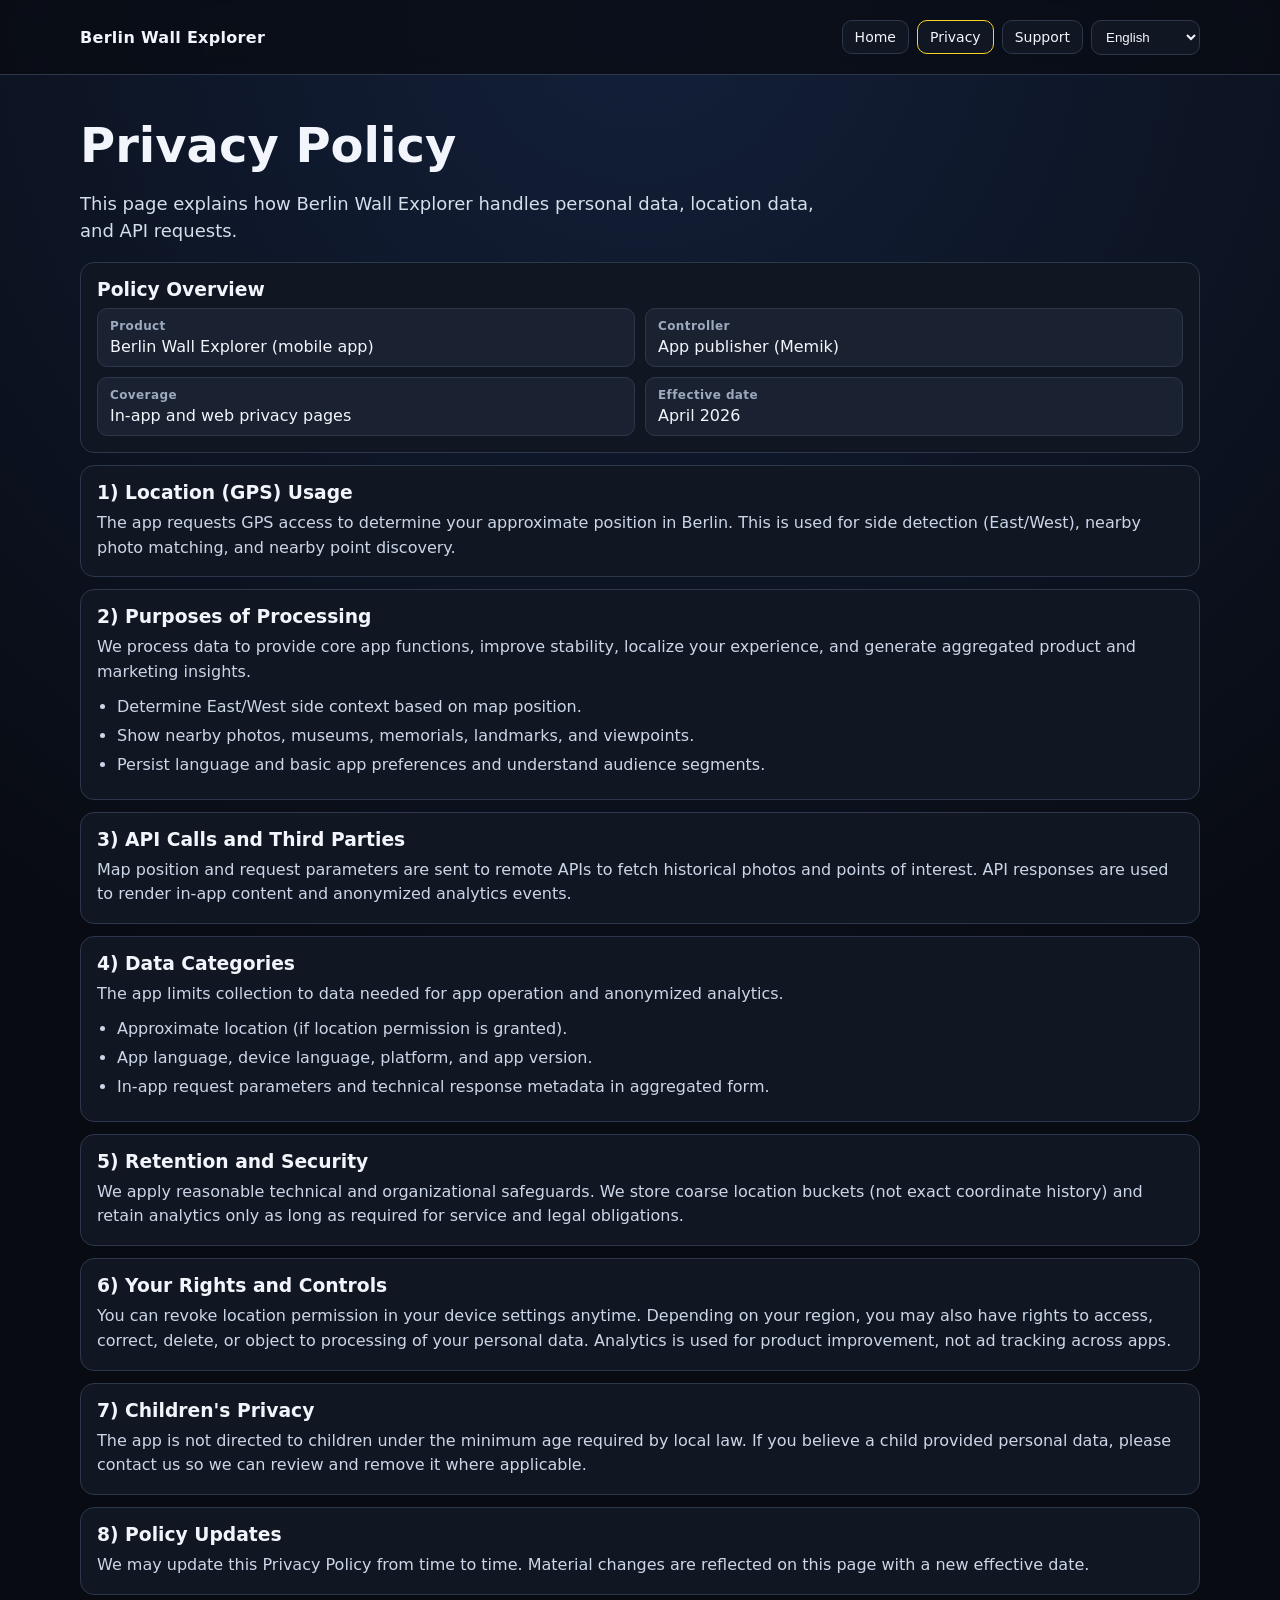
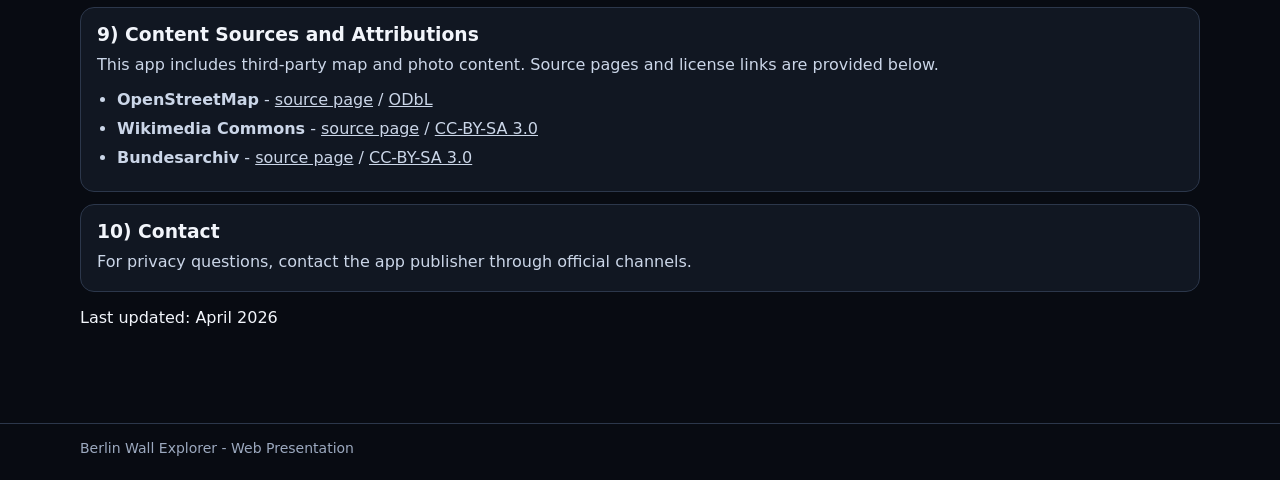
==== privacy/index.html @ b9a0c7d3 "Publish the marketing site as a standalone static site Moves the Berlin Wall Explorer website out of" ====
<!doctype html>
<html lang="en">
  <head>
    <meta charset="UTF-8" />
    <meta name="viewport" content="width=device-width, initial-scale=1.0" />
    <title>Privacy Policy | Berlin Wall Explorer</title>
    <meta
      name="description"
      content="Privacy policy for Berlin Wall Explorer and details about GPS and API usage."
    />
    <link rel="stylesheet" href="../assets/styles.css" />
  </head>
  <body>
    <header class="site-header">
      <div class="container header-inner">
        <a class="brand" data-link="home" href="../">Berlin Wall Explorer</a>
        <nav class="nav">
          <a class="nav-link" data-link="home" href="../" data-i18n="home">Home</a>
          <a class="nav-link active" data-link="privacy" href="./" data-i18n="privacy">Privacy</a>
          <a class="nav-link" data-link="support" href="../support/" data-i18n="support">Support</a>
          <select id="lang-select" class="lang-select" aria-label="Language selector"></select>
        </nav>
      </div>
    </header>

    <main class="privacy-wrap">
      <div class="container">
        <h1 data-i18n="privacyTitle">Privacy Policy</h1>
        <p class="lead" data-i18n="privacyLead">
          This page explains how Berlin Wall Explorer handles personal data, location data, and API requests.
        </p>

        <section class="privacy-block">
          <h3 data-i18n="pmTitle">Policy Overview</h3>
          <div class="privacy-meta-grid">
            <div><strong data-i18n="pm1">Product</strong><span data-i18n="pm1v">Berlin Wall Explorer (mobile app)</span></div>
            <div><strong data-i18n="pm2">Controller</strong><span data-i18n="pm2v">App publisher (Memik)</span></div>
            <div><strong data-i18n="pm3">Coverage</strong><span data-i18n="pm3v">In-app and web privacy pages</span></div>
            <div><strong data-i18n="pm4">Effective date</strong><span data-i18n="pm4v">April 2026</span></div>
          </div>
        </section>

        <section class="privacy-block">
          <h3 data-i18n="pp1Title">1) Location (GPS) Usage</h3>
          <p data-i18n="pp1Body">
            The app requests GPS access to determine your approximate position in Berlin. This is used for side detection
            (East/West), nearby photo matching, and nearby point discovery.
          </p>
        </section>

        <section class="privacy-block">
          <h3 data-i18n="pp2Title">2) Purposes of Processing</h3>
          <p data-i18n="pp2Body">
            We process data to provide core app functions, improve stability, and localize your experience.
          </p>
          <ul>
            <li data-i18n="pp2List1">Determine East/West side context based on map position.</li>
            <li data-i18n="pp2List2">Show nearby photos, museums, memorials, landmarks, and viewpoints.</li>
            <li data-i18n="pp2List3">Persist language and basic app preferences.</li>
          </ul>
        </section>

        <section class="privacy-block">
          <h3 data-i18n="pp3Title">3) API Calls and Third Parties</h3>
          <p data-i18n="pp3Body">
            Map position and request parameters are sent to remote APIs to fetch historical photos and points of interest.
            API responses are used to render in-app content.
          </p>
        </section>

        <section class="privacy-block">
          <h3 data-i18n="pp4Title">4) Data Categories</h3>
          <p data-i18n="pp4Body">
            The app limits collection to data needed for app operation.
          </p>
          <ul>
            <li data-i18n="pp4List1">Approximate location (if location permission is granted).</li>
            <li data-i18n="pp4List2">Language preference and basic app configuration.</li>
            <li data-i18n="pp4List3">In-app request parameters and technical response metadata.</li>
          </ul>
        </section>

        <section class="privacy-block">
          <h3 data-i18n="pp5Title">5) Retention and Security</h3>
          <p data-i18n="pp5Body">
            We apply reasonable technical and organizational safeguards. Data is retained only as long as required for the
            relevant service purpose and legal obligations.
          </p>
        </section>

        <section class="privacy-block">
          <h3 data-i18n="pp6Title">6) Your Rights and Controls</h3>
          <p data-i18n="pp6Body">
            You can revoke location permission in your device settings anytime. Depending on your region, you may also have
            rights to access, correct, delete, or object to processing of your personal data.
          </p>
        </section>

        <section class="privacy-block">
          <h3 data-i18n="pp7Title">7) Children's Privacy</h3>
          <p data-i18n="pp7Body">
            The app is not directed to children under the minimum age required by local law. If you believe a child provided
            personal data, please contact us so we can review and remove it where applicable.
          </p>
        </section>

        <section class="privacy-block">
          <h3 data-i18n="pp8Title">8) Policy Updates</h3>
          <p data-i18n="pp8Body">
            We may update this Privacy Policy from time to time. Material changes are reflected on this page with a new
            effective date.
          </p>
        </section>

        <section class="privacy-block">
          <h3 data-i18n="sourcesTitle">Content Sources and Attributions</h3>
          <p data-i18n="sourcesBody">
            This app includes third-party map and photo content. Source pages and license links are provided below.
          </p>
          <ul>
            <li>
              <strong>OpenStreetMap</strong> -
              <a href="https://www.openstreetmap.org/copyright" target="_blank" rel="noopener noreferrer" data-i18n="sourcePageLabel">source page</a>
              /
              <a href="https://opendatacommons.org/licenses/odbl/" target="_blank" rel="noopener noreferrer">ODbL</a>
            </li>
            <li>
              <strong>Wikimedia Commons</strong> -
              <a href="https://commons.wikimedia.org/" target="_blank" rel="noopener noreferrer" data-i18n="sourcePageLabel">source page</a>
              /
              <a href="https://creativecommons.org/licenses/by-sa/3.0/" target="_blank" rel="noopener noreferrer">CC-BY-SA 3.0</a>
            </li>
            <li>
              <strong>Bundesarchiv</strong> -
              <a href="https://www.bundesarchiv.de/" target="_blank" rel="noopener noreferrer" data-i18n="sourcePageLabel">source page</a>
              /
              <a href="https://creativecommons.org/licenses/by-sa/3.0/" target="_blank" rel="noopener noreferrer">CC-BY-SA 3.0</a>
            </li>
          </ul>
        </section>

        <section class="privacy-block">
          <h3 data-i18n="pp9Title">10) Contact</h3>
          <p data-i18n="pp9Body">For privacy questions, contact the app publisher through official channels.</p>
        </section>

        <p data-i18n="updated">Last updated: April 2026</p>
      </div>
    </main>

    <footer class="footer">
      <div class="container" data-i18n="footerText">Berlin Wall Explorer - Web Presentation</div>
    </footer>

    <script src="../assets/site.js"></script>
  </body>
</html>
---- assets/styles.css ----
:root {
  --bg: #080b12;
  --surface: #111722;
  --surface-2: #1a2231;
  --text: #f2f5fb;
  --muted: #9ca9bf;
  --east: #dd0000;
  --west: #003399;
  --accent: #f7d22a;
  --border: #2c374b;
}

* {
  box-sizing: border-box;
}

html,
body {
  margin: 0;
  padding: 0;
  font-family: Inter, system-ui, -apple-system, Segoe UI, Roboto, Arial, sans-serif;
  background: radial-gradient(circle at top, #13203a, var(--bg) 50%);
  color: var(--text);
}

a {
  color: inherit;
}

.container {
  width: min(1120px, 92vw);
  margin: 0 auto;
}

.site-header {
  position: sticky;
  top: 0;
  backdrop-filter: blur(10px);
  background: rgba(8, 11, 18, 0.75);
  border-bottom: 1px solid var(--border);
  z-index: 20;
}

.header-inner {
  min-height: 74px;
  display: flex;
  align-items: center;
  justify-content: space-between;
  gap: 16px;
}

.brand {
  font-weight: 800;
  letter-spacing: 0.3px;
  text-decoration: none;
}

.nav {
  display: flex;
  align-items: center;
  gap: 8px;
  flex-wrap: wrap;
}

.nav-link,
.lang-btn {
  text-decoration: none;
  color: var(--text);
  border: 1px solid var(--border);
  background: var(--surface);
  padding: 8px 12px;
  border-radius: 10px;
  cursor: pointer;
  font-size: 14px;
}

.nav-link.active {
  border-color: var(--accent);
}

.lang-select {
  border: 1px solid var(--border);
  background: var(--surface);
  color: var(--text);
  border-radius: 10px;
  padding: 8px 10px;
}

.hero {
  padding: 64px 0 24px;
}

.hero-card {
  border: 1px solid var(--border);
  border-radius: 18px;
  overflow: hidden;
  background: linear-gradient(125deg, rgba(221, 0, 0, 0.16), rgba(0, 51, 153, 0.14));
}

.hero-content {
  padding: 28px;
}

.eyebrow {
  display: inline-flex;
  gap: 8px;
  align-items: center;
  font-size: 13px;
  color: var(--muted);
}

.eyebrow-dot {
  width: 8px;
  height: 8px;
  background: var(--accent);
  border-radius: 999px;
}

h1 {
  font-size: clamp(30px, 5vw, 48px);
  line-height: 1.1;
  margin: 14px 0;
}

.lead {
  color: #d5deeb;
  max-width: 760px;
  font-size: 18px;
  line-height: 1.5;
}

.cta-row {
  margin-top: 20px;
  display: flex;
  gap: 10px;
  flex-wrap: wrap;
}

.btn {
  border: 0;
  border-radius: 10px;
  padding: 11px 15px;
  text-decoration: none;
  font-weight: 600;
  display: inline-flex;
  align-items: center;
}

.btn.primary {
  background: linear-gradient(90deg, var(--east), var(--west));
  color: #fff;
}

.btn.secondary {
  border: 1px solid var(--border);
  background: var(--surface);
  color: var(--text);
}

.section {
  padding: 26px 0;
}

.section h2 {
  font-size: clamp(22px, 4vw, 32px);
  margin-bottom: 10px;
}

.section p {
  color: var(--muted);
}

.feature-grid {
  display: grid;
  grid-template-columns: repeat(4, minmax(0, 1fr));
  gap: 12px;
  margin-top: 16px;
}

.feature {
  border: 1px solid var(--border);
  background: linear-gradient(180deg, #121a2a, #0e1522);
  border-radius: 14px;
  padding: 14px;
}

.feature .icon {
  font-size: 20px;
}

.feature h3 {
  margin: 10px 0 8px;
  font-size: 18px;
}

.gallery {
  display: grid;
  grid-template-columns: repeat(3, minmax(0, 1fr));
  gap: 12px;
  margin-top: 18px;
}

.gallery-item {
  border-radius: 14px;
  overflow: hidden;
  border: 1px solid var(--border);
  background: #0f1626;
}

.gallery-item img {
  display: block;
  width: 100%;
  height: auto;
}

.privacy-wrap {
  padding: 30px 0 50px;
}

.privacy-block {
  border: 1px solid var(--border);
  background: var(--surface);
  border-radius: 14px;
  padding: 16px;
  margin-bottom: 12px;
}

.privacy-block h3 {
  margin: 0 0 8px;
}

.privacy-block p {
  margin: 0;
  color: #cbd6e8;
  line-height: 1.55;
}

.privacy-block ul {
  margin: 10px 0 0 20px;
  padding: 0;
  color: #cbd6e8;
}

.privacy-block li {
  margin: 0 0 6px;
  line-height: 1.45;
}

.privacy-meta-grid {
  display: grid;
  grid-template-columns: repeat(2, minmax(0, 1fr));
  gap: 10px;
}

.privacy-meta-grid div {
  border: 1px solid var(--border);
  border-radius: 10px;
  background: var(--surface-2);
  padding: 10px 12px;
}

.privacy-meta-grid strong {
  display: block;
  font-size: 12px;
  color: var(--muted);
  margin-bottom: 4px;
  letter-spacing: 0.4px;
}

.footer {
  border-top: 1px solid var(--border);
  margin-top: 30px;
  padding: 16px 0 24px;
  color: var(--muted);
  font-size: 14px;
}

@media (max-width: 980px) {
  .feature-grid {
    grid-template-columns: repeat(2, minmax(0, 1fr));
  }

  .gallery {
    grid-template-columns: repeat(2, minmax(0, 1fr));
  }

  .privacy-meta-grid {
    grid-template-columns: 1fr;
  }
}

@media (max-width: 640px) {
  .header-inner {
    align-items: flex-start;
    padding: 12px 0;
  }

  .feature-grid,
  .gallery {
    grid-template-columns: 1fr;
  }

  .lead {
    font-size: 16px;
  }
}
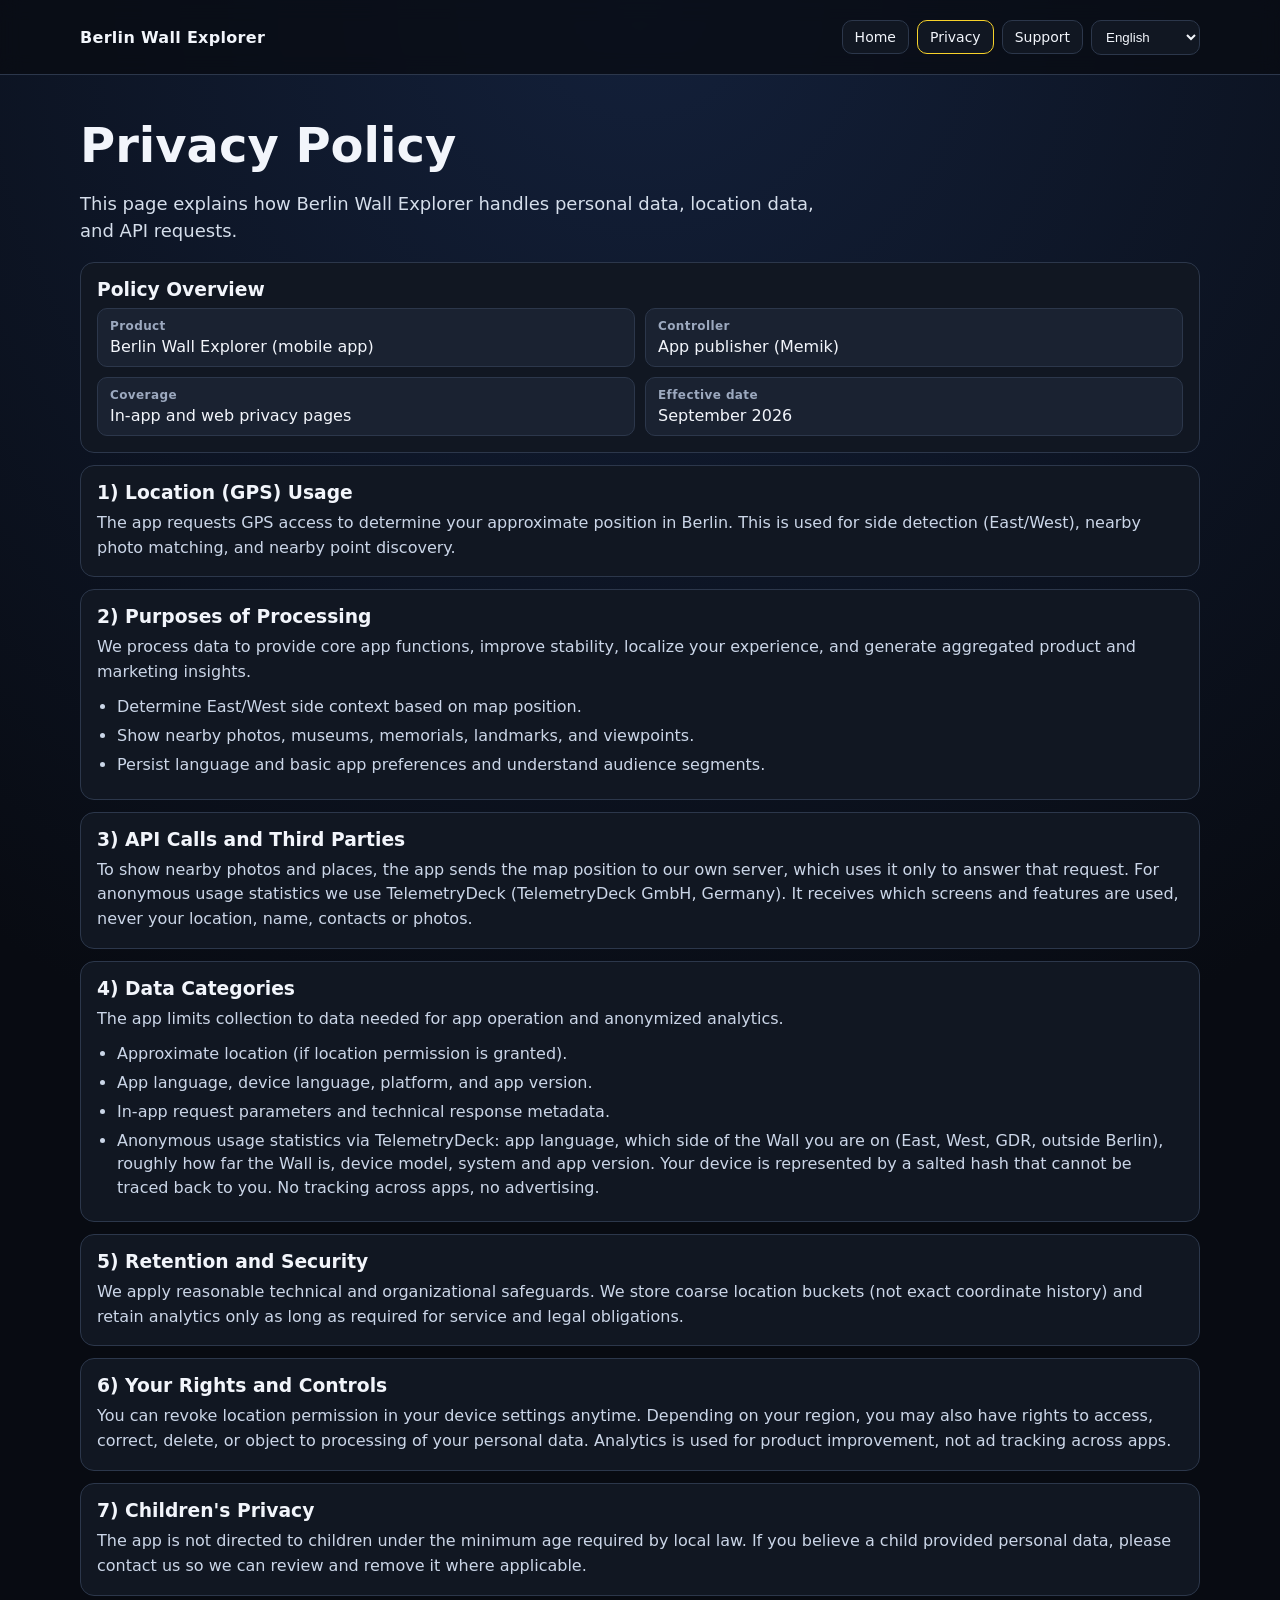
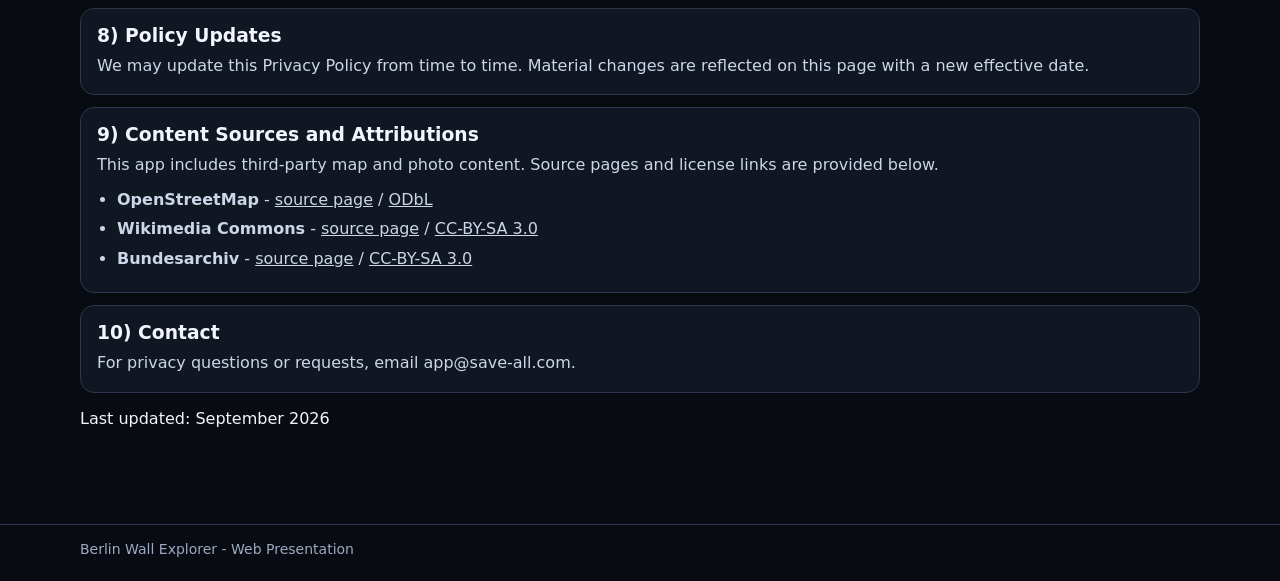
==== commit 95b666e0: "Name TelemetryDeck in the privacy policy Co-Authored-By: Claude Opus 5.5 <noreply@anthropic.com>" ====
--- a/privacy/index.html
+++ b/privacy/index.html
@@ -6,7 +6,7 @@
     <title>Privacy Policy | Berlin Wall Explorer</title>
     <meta
       name="description"
-      content="Privacy policy for Berlin Wall Explorer and details about GPS and API usage."
+      content="Privacy policy for Berlin Wall Explorer and details about GPS, API usage and anonymous analytics."
     />
     <link rel="stylesheet" href="../assets/styles.css" />
   </head>
@@ -36,7 +36,7 @@
             <div><strong data-i18n="pm1">Product</strong><span data-i18n="pm1v">Berlin Wall Explorer (mobile app)</span></div>
             <div><strong data-i18n="pm2">Controller</strong><span data-i18n="pm2v">App publisher (Memik)</span></div>
             <div><strong data-i18n="pm3">Coverage</strong><span data-i18n="pm3v">In-app and web privacy pages</span></div>
-            <div><strong data-i18n="pm4">Effective date</strong><span data-i18n="pm4v">April 2026</span></div>
+            <div><strong data-i18n="pm4">Effective date</strong><span data-i18n="pm4v">September 2026</span></div>
           </div>
         </section>
 
@@ -63,8 +63,7 @@
         <section class="privacy-block">
           <h3 data-i18n="pp3Title">3) API Calls and Third Parties</h3>
           <p data-i18n="pp3Body">
-            Map position and request parameters are sent to remote APIs to fetch historical photos and points of interest.
-            API responses are used to render in-app content.
+            To show nearby photos and places, the app sends the map position to our own server, which uses it only to answer that request. For anonymous usage statistics we use TelemetryDeck (TelemetryDeck GmbH, Germany). It receives which screens and features are used, never your location, name, contacts or photos.
           </p>
         </section>
 
@@ -77,6 +76,7 @@
             <li data-i18n="pp4List1">Approximate location (if location permission is granted).</li>
             <li data-i18n="pp4List2">Language preference and basic app configuration.</li>
             <li data-i18n="pp4List3">In-app request parameters and technical response metadata.</li>
+            <li data-i18n="pp4List4">Anonymous usage statistics via TelemetryDeck: app language, which side of the Wall you are on (East, West, GDR, outside Berlin), roughly how far the Wall is, device model, system and app version. Your device is represented by a salted hash that cannot be traced back to you. No tracking across apps, no advertising.</li>
           </ul>
         </section>
 
@@ -141,10 +141,10 @@
 
         <section class="privacy-block">
           <h3 data-i18n="pp9Title">10) Contact</h3>
-          <p data-i18n="pp9Body">For privacy questions, contact the app publisher through official channels.</p>
+          <p data-i18n="pp9Body">For privacy questions or requests, email <a href="mailto:app@save-all.com">app@save-all.com</a>.</p>
         </section>
 
-        <p data-i18n="updated">Last updated: April 2026</p>
+        <p data-i18n="updated">Last updated: September 2026</p>
       </div>
     </main>
 
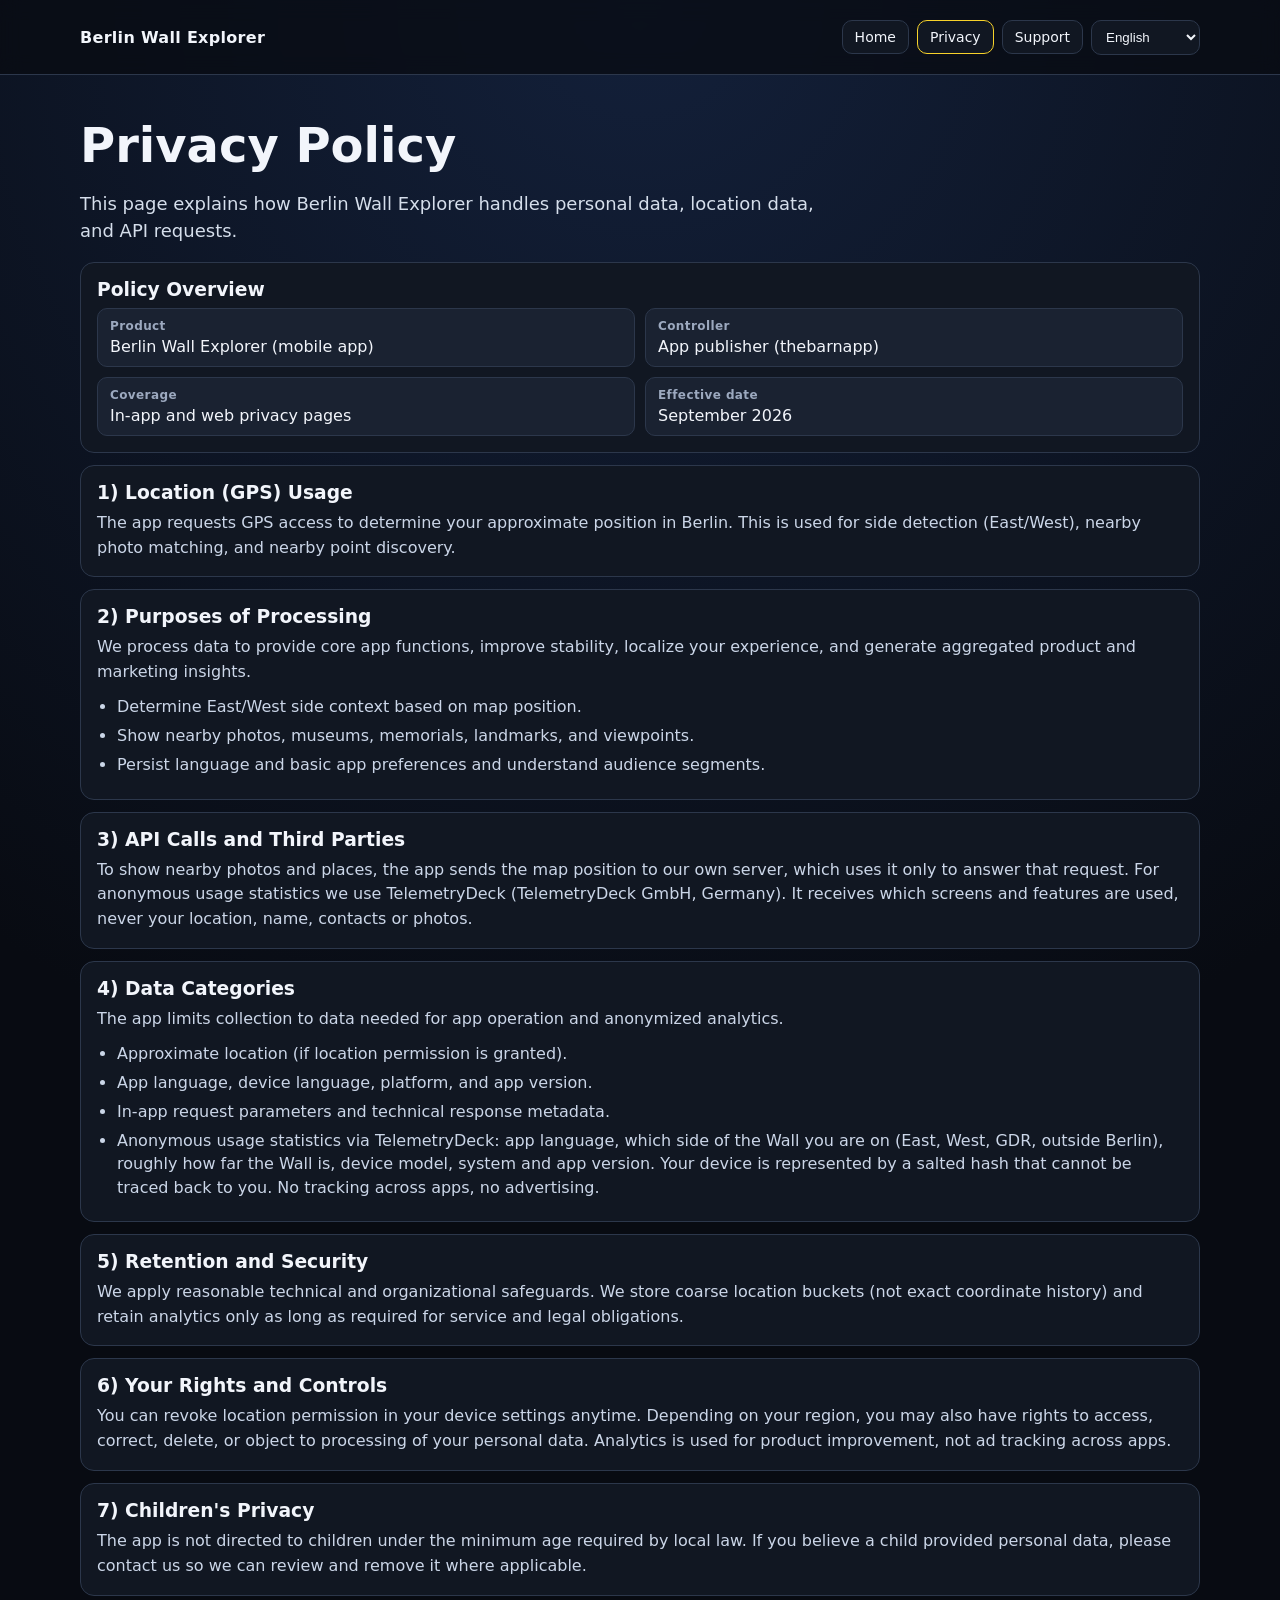
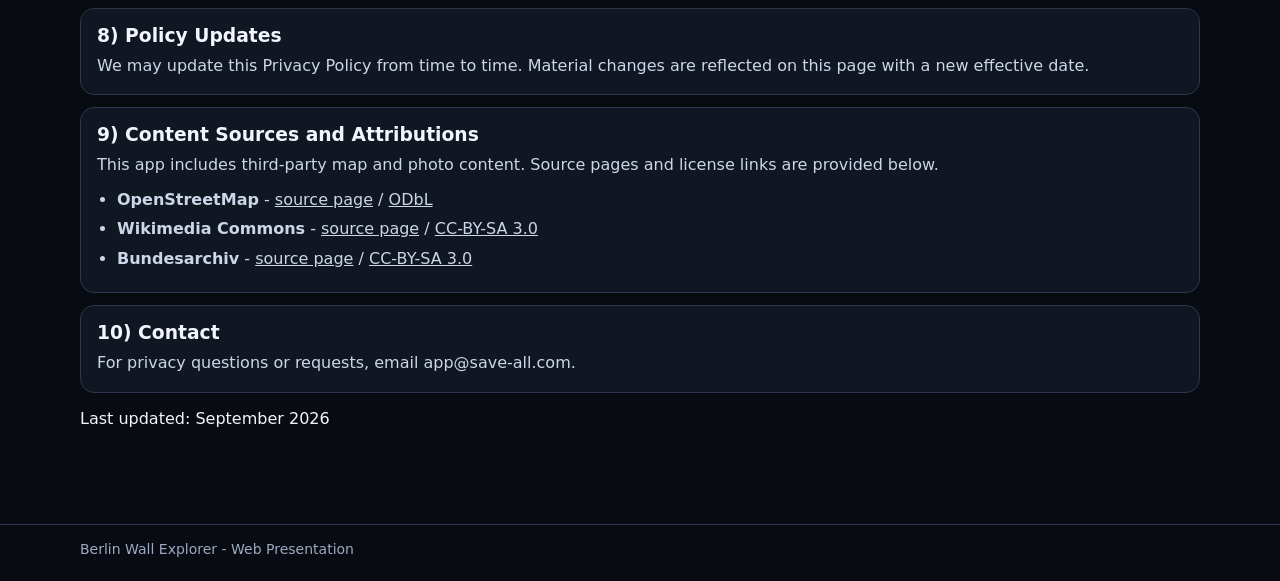
==== commit 9be8b84f: "Show the publisher by brand name in the privacy policy Co-Authored-By: Claude Opus 5.5 <noreply@anth" ====
--- a/privacy/index.html
+++ b/privacy/index.html
@@ -34,7 +34,7 @@
           <h3 data-i18n="pmTitle">Policy Overview</h3>
           <div class="privacy-meta-grid">
             <div><strong data-i18n="pm1">Product</strong><span data-i18n="pm1v">Berlin Wall Explorer (mobile app)</span></div>
-            <div><strong data-i18n="pm2">Controller</strong><span data-i18n="pm2v">App publisher (Memik)</span></div>
+            <div><strong data-i18n="pm2">Controller</strong><span data-i18n="pm2v">App publisher (thebarnapp)</span></div>
             <div><strong data-i18n="pm3">Coverage</strong><span data-i18n="pm3v">In-app and web privacy pages</span></div>
             <div><strong data-i18n="pm4">Effective date</strong><span data-i18n="pm4v">September 2026</span></div>
           </div>
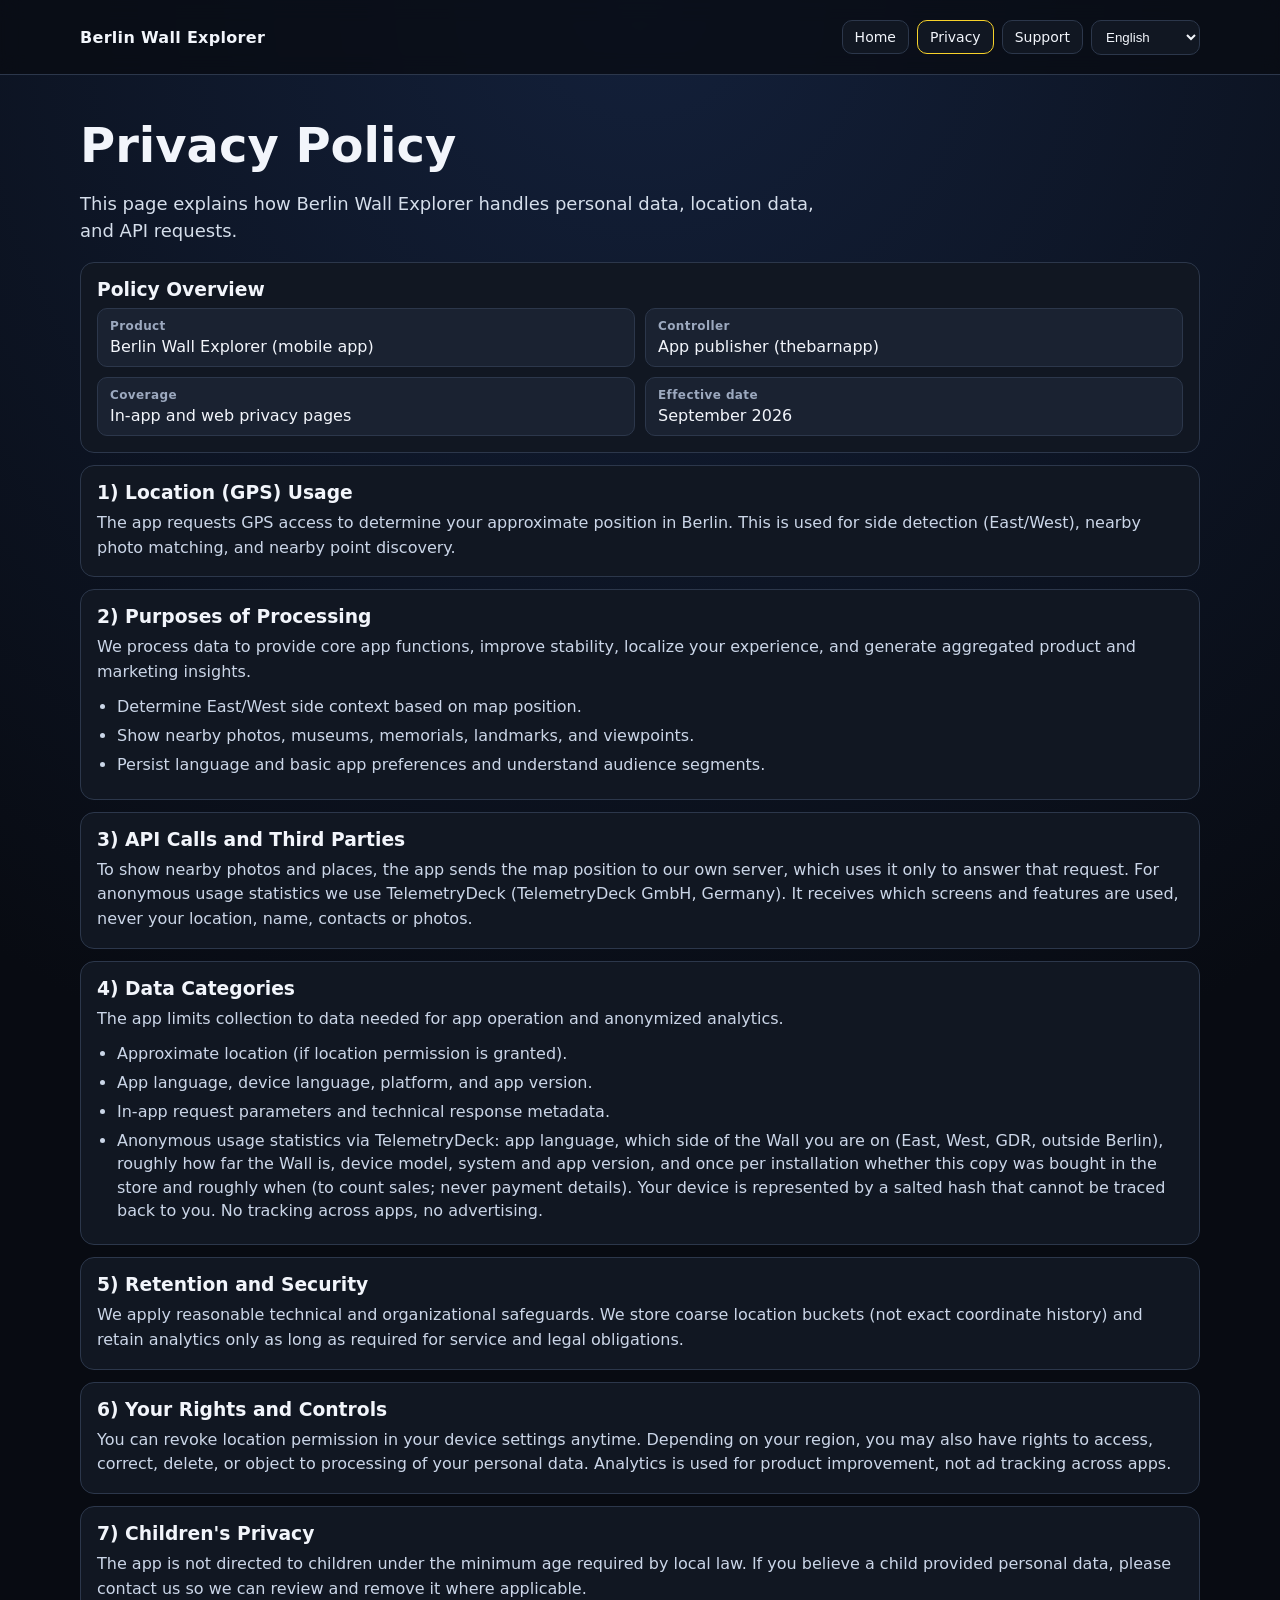
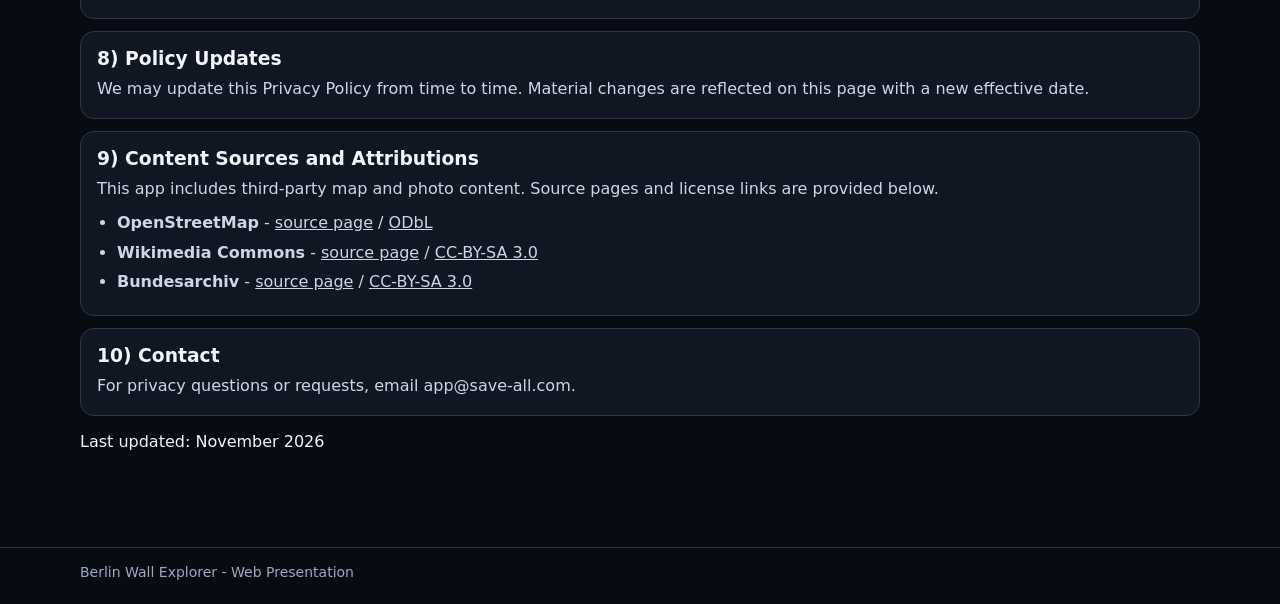
==== commit 34fa9930: "Mention the one-time purchase check in the privacy policy Co-Authored-By: Claude Opus 5.5 <noreply@a" ====
--- a/privacy/index.html
+++ b/privacy/index.html
@@ -76,7 +76,7 @@
             <li data-i18n="pp4List1">Approximate location (if location permission is granted).</li>
             <li data-i18n="pp4List2">Language preference and basic app configuration.</li>
             <li data-i18n="pp4List3">In-app request parameters and technical response metadata.</li>
-            <li data-i18n="pp4List4">Anonymous usage statistics via TelemetryDeck: app language, which side of the Wall you are on (East, West, GDR, outside Berlin), roughly how far the Wall is, device model, system and app version. Your device is represented by a salted hash that cannot be traced back to you. No tracking across apps, no advertising.</li>
+            <li data-i18n="pp4List4">Anonymous usage statistics via TelemetryDeck: app language, which side of the Wall you are on (East, West, GDR, outside Berlin), roughly how far the Wall is, device model, system and app version, and once per installation whether this copy was bought in the store and roughly when (to count sales; never payment details). Your device is represented by a salted hash that cannot be traced back to you. No tracking across apps, no advertising.</li>
           </ul>
         </section>
 
@@ -144,7 +144,7 @@
           <p data-i18n="pp9Body">For privacy questions or requests, email <a href="mailto:app@save-all.com">app@save-all.com</a>.</p>
         </section>
 
-        <p data-i18n="updated">Last updated: September 2026</p>
+        <p data-i18n="updated">Last updated: November 2026</p>
       </div>
     </main>
 
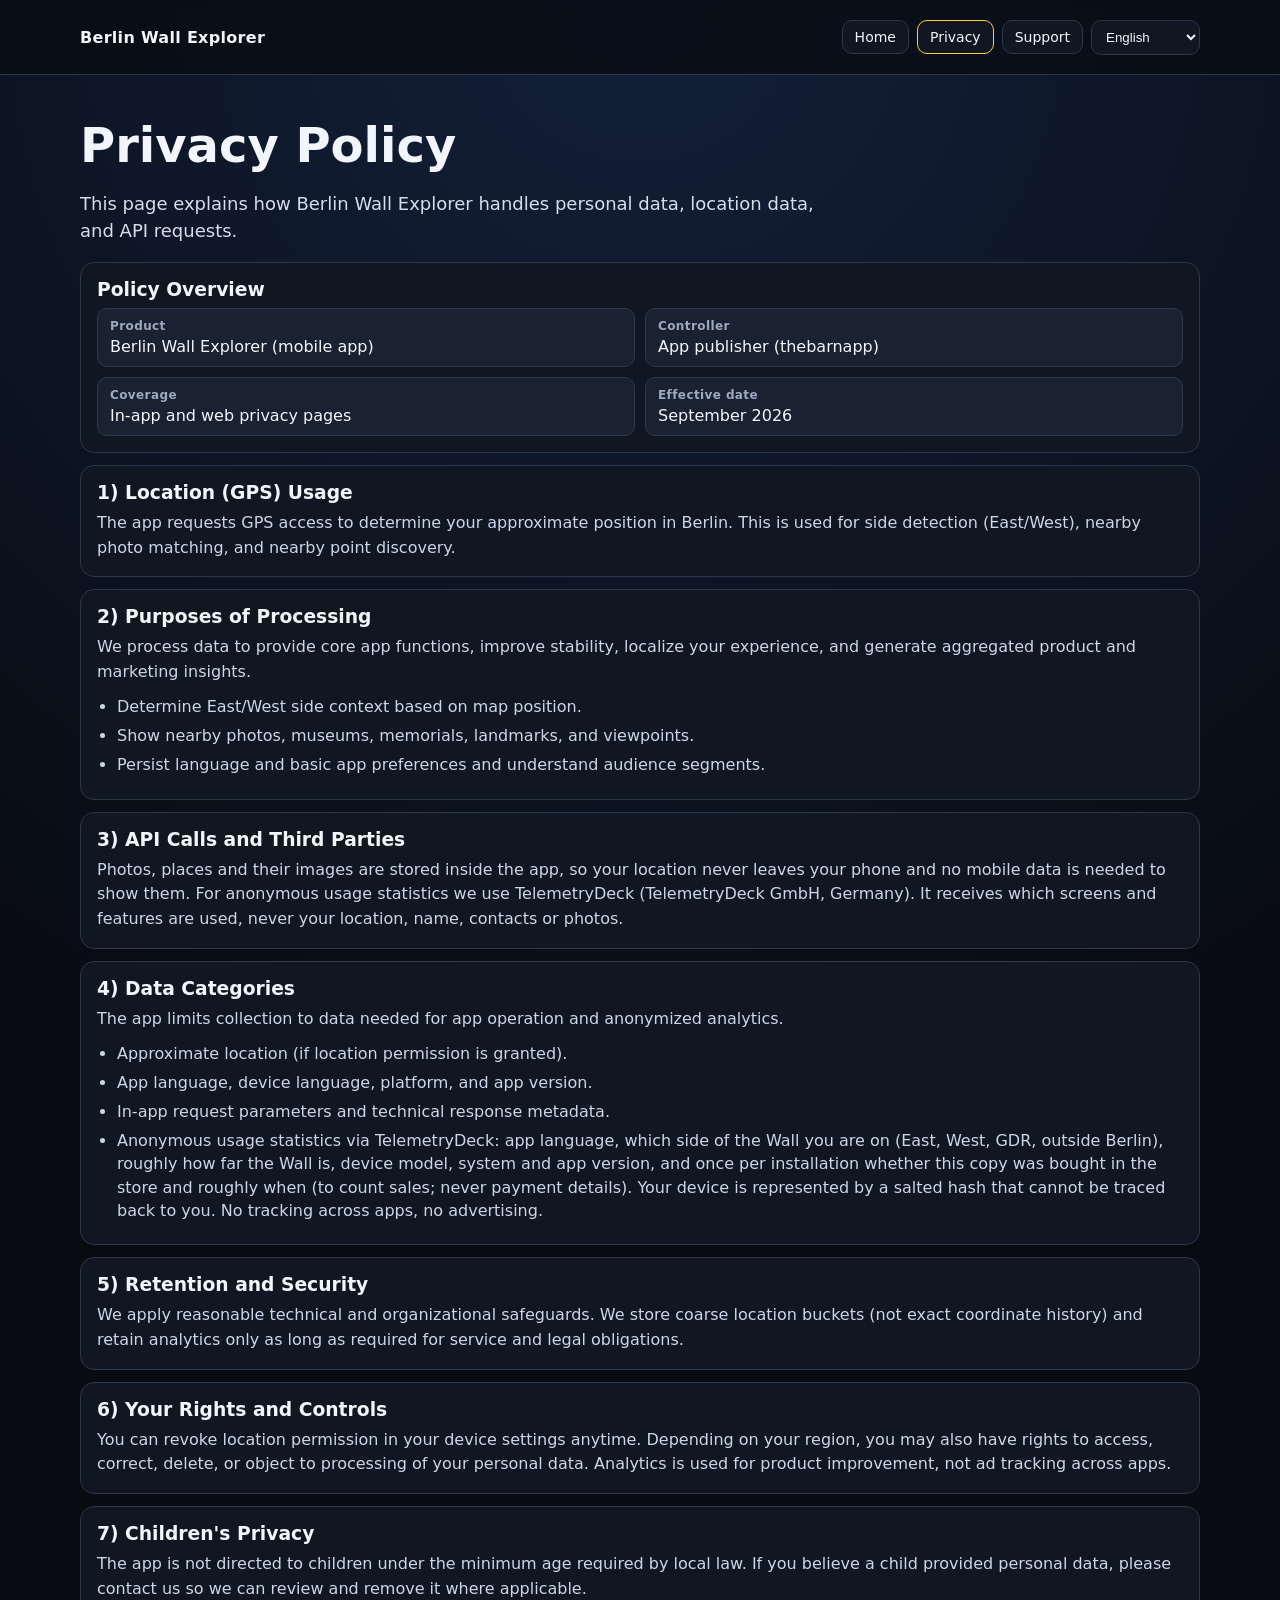
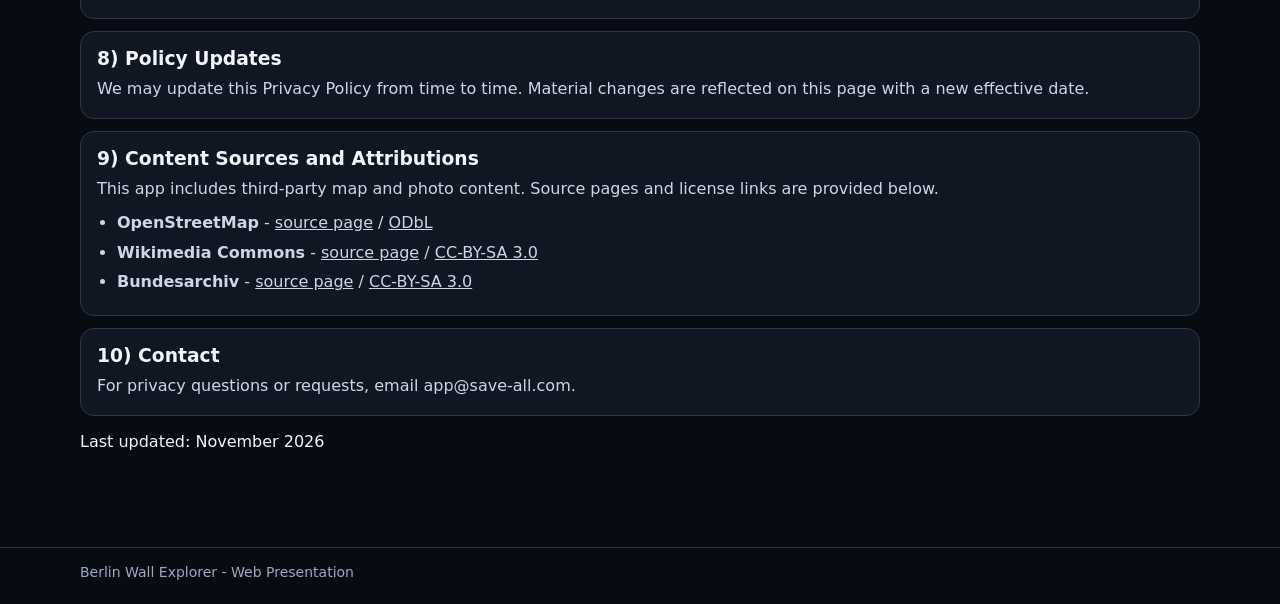
==== commit 02b2ad6a: "Privacy policy: content and location stay on the phone (app 1.2.8) Co-Authored-By: Claude Opus 5.5 <" ====
--- a/privacy/index.html
+++ b/privacy/index.html
@@ -63,7 +63,7 @@
         <section class="privacy-block">
           <h3 data-i18n="pp3Title">3) API Calls and Third Parties</h3>
           <p data-i18n="pp3Body">
-            To show nearby photos and places, the app sends the map position to our own server, which uses it only to answer that request. For anonymous usage statistics we use TelemetryDeck (TelemetryDeck GmbH, Germany). It receives which screens and features are used, never your location, name, contacts or photos.
+            Photos, places and their images are stored inside the app, so your location never leaves your phone and no mobile data is needed to show them. For anonymous usage statistics we use TelemetryDeck (TelemetryDeck GmbH, Germany). It receives which screens and features are used, never your location, name, contacts or photos.
           </p>
         </section>
 
